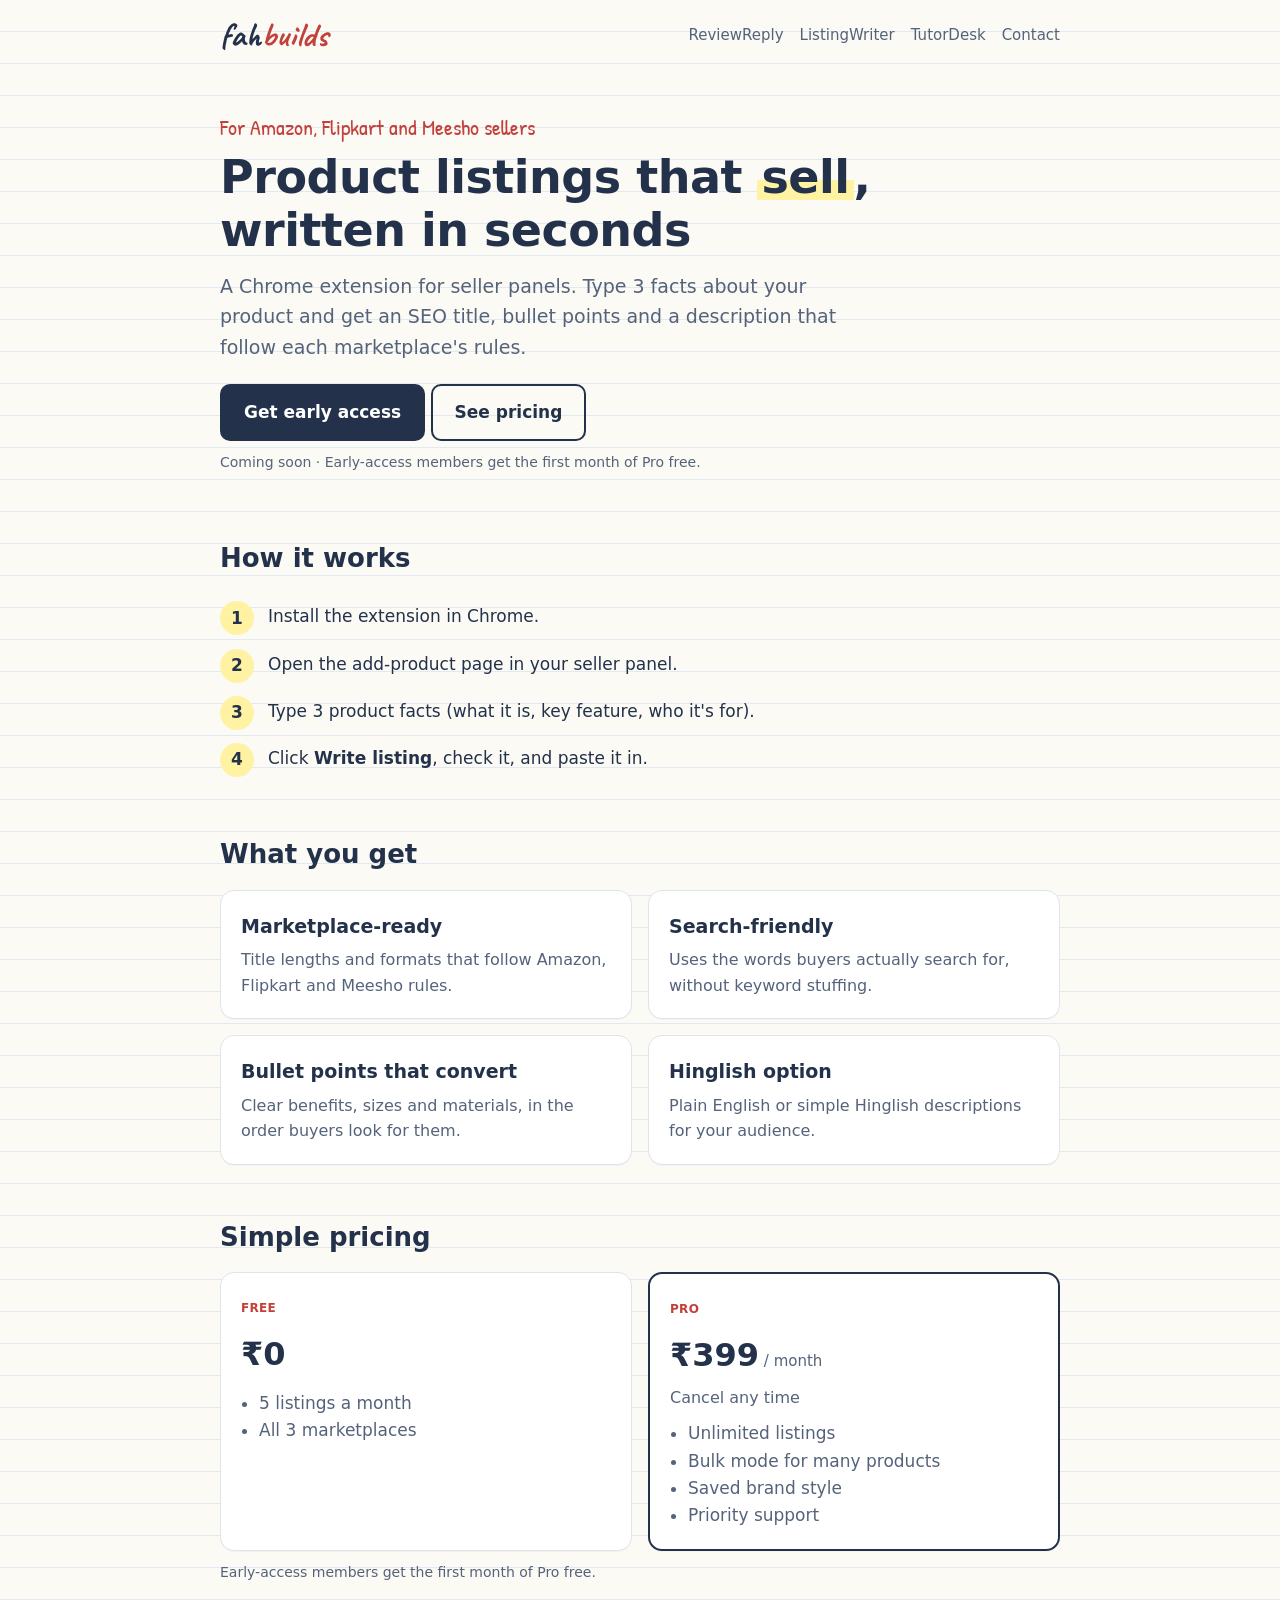
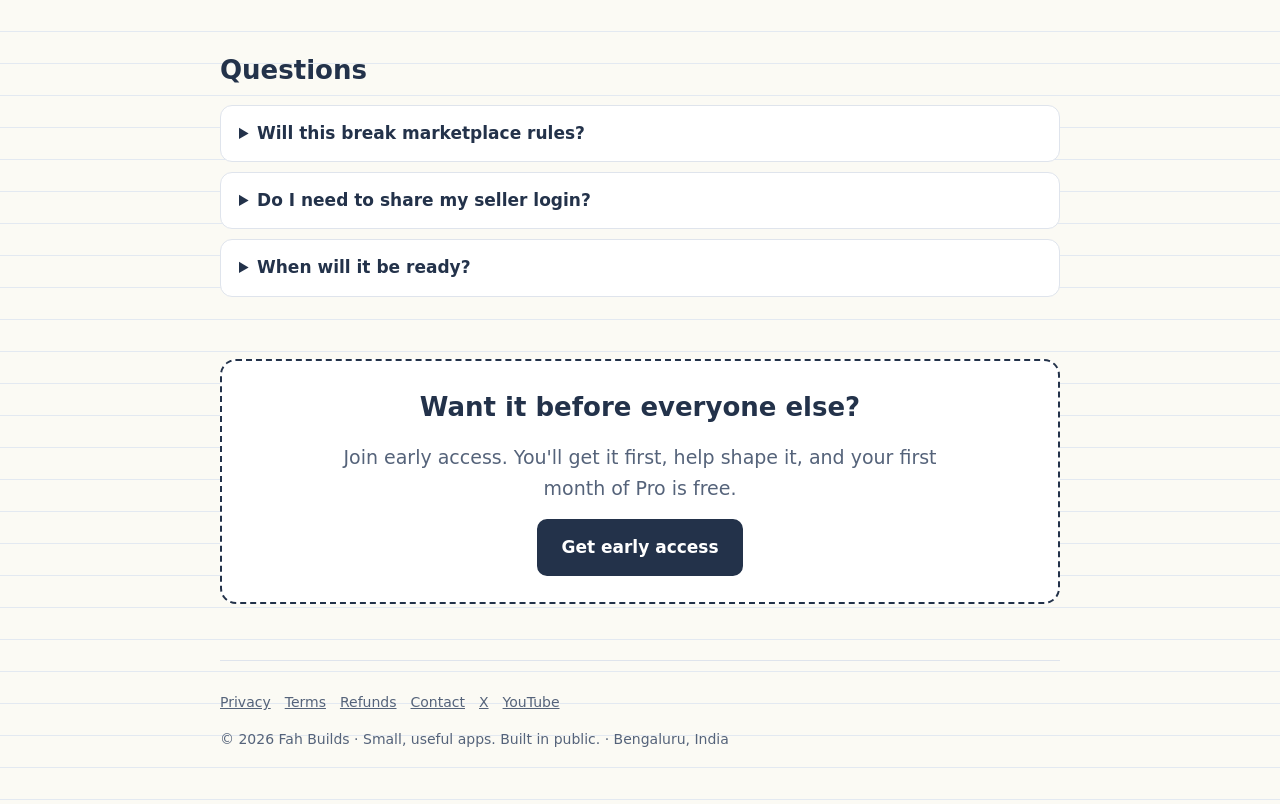
==== listingwriter/index.html @ 4bb7c643 "Create index.html for ListingWriter extension Added a new HTML file for the ListingWriter Chrome ext" ====
<!doctype html>
<html lang="en">
<head>
<meta charset="utf-8">
<meta name="viewport" content="width=device-width,initial-scale=1">
<title>ListingWriter · Chrome extension by Fah Builds</title>
<meta name="description" content="A Chrome extension for seller panels. Type 3 facts about your product and get an SEO title, bullet points and a description that follow each marketplace's rules.">
<meta property="og:title" content="ListingWriter · Chrome extension by Fah Builds">
<meta property="og:description" content="A Chrome extension for seller panels. Type 3 facts about your product and get an SEO title, bullet points and a description that follow each marketplace's rules.">
<link rel="icon" href="../assets/favicon.svg" type="image/svg+xml">
<link rel="preconnect" href="https://fonts.googleapis.com">
<link rel="preconnect" href="https://fonts.gstatic.com" crossorigin>
<link href="https://fonts.googleapis.com/css2?family=Caveat:wght@700&family=Patrick+Hand&display=swap" rel="stylesheet">
<link rel="stylesheet" href="../assets/style.css">
</head>
<body>
<div class="wrap">
<header class="top">
  <a class="brand" href="../">fah<span>builds</span></a>
  <nav><a href="../reviewreply/">ReviewReply</a><a href="../listingwriter/">ListingWriter</a><a href="../tutordesk/">TutorDesk</a><a href="../contact.html">Contact</a></nav>
</header>

<section class="hero">
  <p class="kicker">For Amazon, Flipkart and Meesho sellers</p>
  <h1>Product listings that <mark>sell</mark>, written in seconds</h1>
  <p class="lead">A Chrome extension for seller panels. Type 3 facts about your product and get an SEO title, bullet points and a description that follow each marketplace's rules.</p>
  <a class="btn" data-app="listingwriter" data-name="ListingWriter" href="#">Get early access</a> <a class="btn ghost" href="#pricing">See pricing</a>
  <p class="note">Coming soon · Early-access members get the first month of Pro free.</p>
</section>
<section>
  <h2>How it works</h2>
  <ol class="steps"><li>Install the extension in Chrome.</li><li>Open the add-product page in your seller panel.</li><li>Type 3 product facts (what it is, key feature, who it's for).</li><li>Click <b>Write listing</b>, check it, and paste it in.</li></ol>
</section>
<section>
  <h2>What you get</h2>
  <div class="grid"><div class="card"><h3>Marketplace-ready</h3><p>Title lengths and formats that follow Amazon, Flipkart and Meesho rules.</p></div><div class="card"><h3>Search-friendly</h3><p>Uses the words buyers actually search for, without keyword stuffing.</p></div><div class="card"><h3>Bullet points that convert</h3><p>Clear benefits, sizes and materials, in the order buyers look for them.</p></div><div class="card"><h3>Hinglish option</h3><p>Plain English or simple Hinglish descriptions for your audience.</p></div></div>
</section>
<section id="pricing">
  <h2>Simple pricing</h2>
  <div class="price">
    <div class="card"><span class="tag">Free</span><div class="amt">₹0</div><ul><li>5 listings a month</li><li>All 3 marketplaces</li></ul></div>
    <div class="card pro"><span class="tag">Pro</span><div class="amt">₹399<small> / month</small></div><p class="note">Cancel any time</p><ul><li>Unlimited listings</li><li>Bulk mode for many products</li><li>Saved brand style</li><li>Priority support</li></ul></div>
  </div>
  <p class="note">Early-access members get the first month of Pro free.</p>
</section>
<section>
  <h2>Questions</h2>
  <details><summary>Will this break marketplace rules?</summary><p>It's designed to follow each marketplace's listing guidelines, and you review every listing before saving it.</p></details><details><summary>Do I need to share my seller login?</summary><p>No. It runs inside your own logged-in Chrome and never asks for passwords.</p></details><details><summary>When will it be ready?</summary><p>It's next in the build queue. Join early access to get it first.</p></details>
</section>
<section>
  <div class="cta">
    <h2>Want it before everyone else?</h2>
    <p class="lead" style="margin:0 auto 16px">Join early access. You'll get it first, help shape it, and your first month of Pro is free.</p>
    <a class="btn" data-app="listingwriter" data-name="ListingWriter" href="#">Get early access</a>
  </div>
</section>

<footer>
  <div><a href="../privacy.html">Privacy</a><a href="../terms.html">Terms</a><a href="../refund.html">Refunds</a><a href="../contact.html">Contact</a><a href="https://x.com/fahbuilds">X</a><a href="https://www.youtube.com/@fahbuilds">YouTube</a></div>
  <p>© <span id="yr">2026</span> Fah Builds · Small, useful apps. Built in public. · Bengaluru, India</p>
</footer>
</div>
<script src="../assets/config.js"></script>
</body>
</html>
---- assets/style.css ----
:root{--paper:#fbfaf4;--line:#e3e9f1;--ink:#23324a;--muted:#55637a;--red:#c2413b;--hl:#fff3a3;--card:#ffffff;--border:#dfe4ec;--margin:#e4a3a3}
*{box-sizing:border-box}
html{-webkit-text-size-adjust:100%}
body{margin:0;background:var(--paper);color:var(--ink);font:17px/1.6 system-ui,-apple-system,"Segoe UI",Roboto,sans-serif;
 background-image:repeating-linear-gradient(to bottom,transparent 0,transparent 31px,var(--line) 31px,var(--line) 32px)}
a{color:var(--red)}
.wrap{max-width:880px;margin:0 auto;padding:0 20px}
header.top{padding:18px 0;display:flex;align-items:center;justify-content:space-between;gap:12px;flex-wrap:wrap}
.brand{font-family:Caveat,cursive;font-weight:700;font-size:34px;text-decoration:none;color:var(--ink);line-height:1}
.brand span{color:var(--red)}
nav a{color:var(--muted);text-decoration:none;margin-left:16px;font-size:15px}
nav a:hover{color:var(--ink)}
.hero{padding:40px 0 24px}
.kicker{font-family:"Patrick Hand",cursive;color:var(--red);font-size:22px;margin:0}
h1{font-size:clamp(30px,5vw,46px);line-height:1.15;margin:6px 0 14px;letter-spacing:-.5px}
h1 mark,h2 mark{background:linear-gradient(transparent 55%,var(--hl) 55%,var(--hl) 92%,transparent 92%);color:inherit;padding:0 4px}
.lead{font-size:19px;color:var(--muted);max-width:640px;margin:0 0 22px}
.btn{display:inline-block;background:var(--ink);color:#fff;text-decoration:none;padding:13px 22px;border-radius:10px;font-weight:600;border:2px solid var(--ink)}
.btn:hover{background:#111c2e}
.btn.ghost{background:transparent;color:var(--ink)}
.note{font-size:14px;color:var(--muted);margin-top:10px}
section{padding:26px 0}
h2{font-size:26px;margin:0 0 14px}
.grid{display:grid;grid-template-columns:repeat(auto-fit,minmax(300px,1fr));gap:16px}
.card{background:var(--card);border:1px solid var(--border);border-radius:14px;padding:20px;box-shadow:0 1px 0 rgba(0,0,0,.03)}
.card h3{margin:0 0 6px;font-size:19px}
.card p{margin:0;color:var(--muted);font-size:16px}
.tag{display:inline-block;font-size:12px;font-weight:600;letter-spacing:.3px;text-transform:uppercase;color:var(--red);margin-bottom:6px}
.steps{counter-reset:s;list-style:none;padding:0;margin:0}
.steps li{counter-increment:s;padding:10px 0 10px 48px;position:relative}
.steps li::before{content:counter(s);position:absolute;left:0;top:8px;width:34px;height:34px;border-radius:50%;background:var(--hl);font-weight:700;display:flex;align-items:center;justify-content:center}
.price{display:grid;grid-template-columns:repeat(auto-fit,minmax(240px,1fr));gap:16px}
.price .card{text-align:left}
.amt{font-size:32px;font-weight:700;margin:4px 0}
.amt small{font-size:15px;color:var(--muted);font-weight:400}
.price ul{padding-left:18px;margin:10px 0 0;color:var(--muted)}
.pro{border:2px solid var(--ink)}
details{background:var(--card);border:1px solid var(--border);border-radius:12px;padding:14px 18px;margin-bottom:10px}
summary{font-weight:600;cursor:pointer}
details p{margin:8px 0 0;color:var(--muted)}
.cta{background:var(--card);border:2px dashed var(--ink);border-radius:16px;padding:26px;text-align:center}
footer{padding:30px 0 40px;color:var(--muted);font-size:14px;border-top:1px solid var(--border);margin-top:30px}
footer a{color:var(--muted);margin-right:14px}
.legal h2{font-size:21px;margin-top:26px}
.legal p,.legal li{color:#33415a}
@media (max-width:560px){body{font-size:16px}nav a{margin:0 14px 0 0}.hero{padding-top:20px}}
.grid.three{grid-template-columns:repeat(auto-fit,minmax(230px,1fr))}
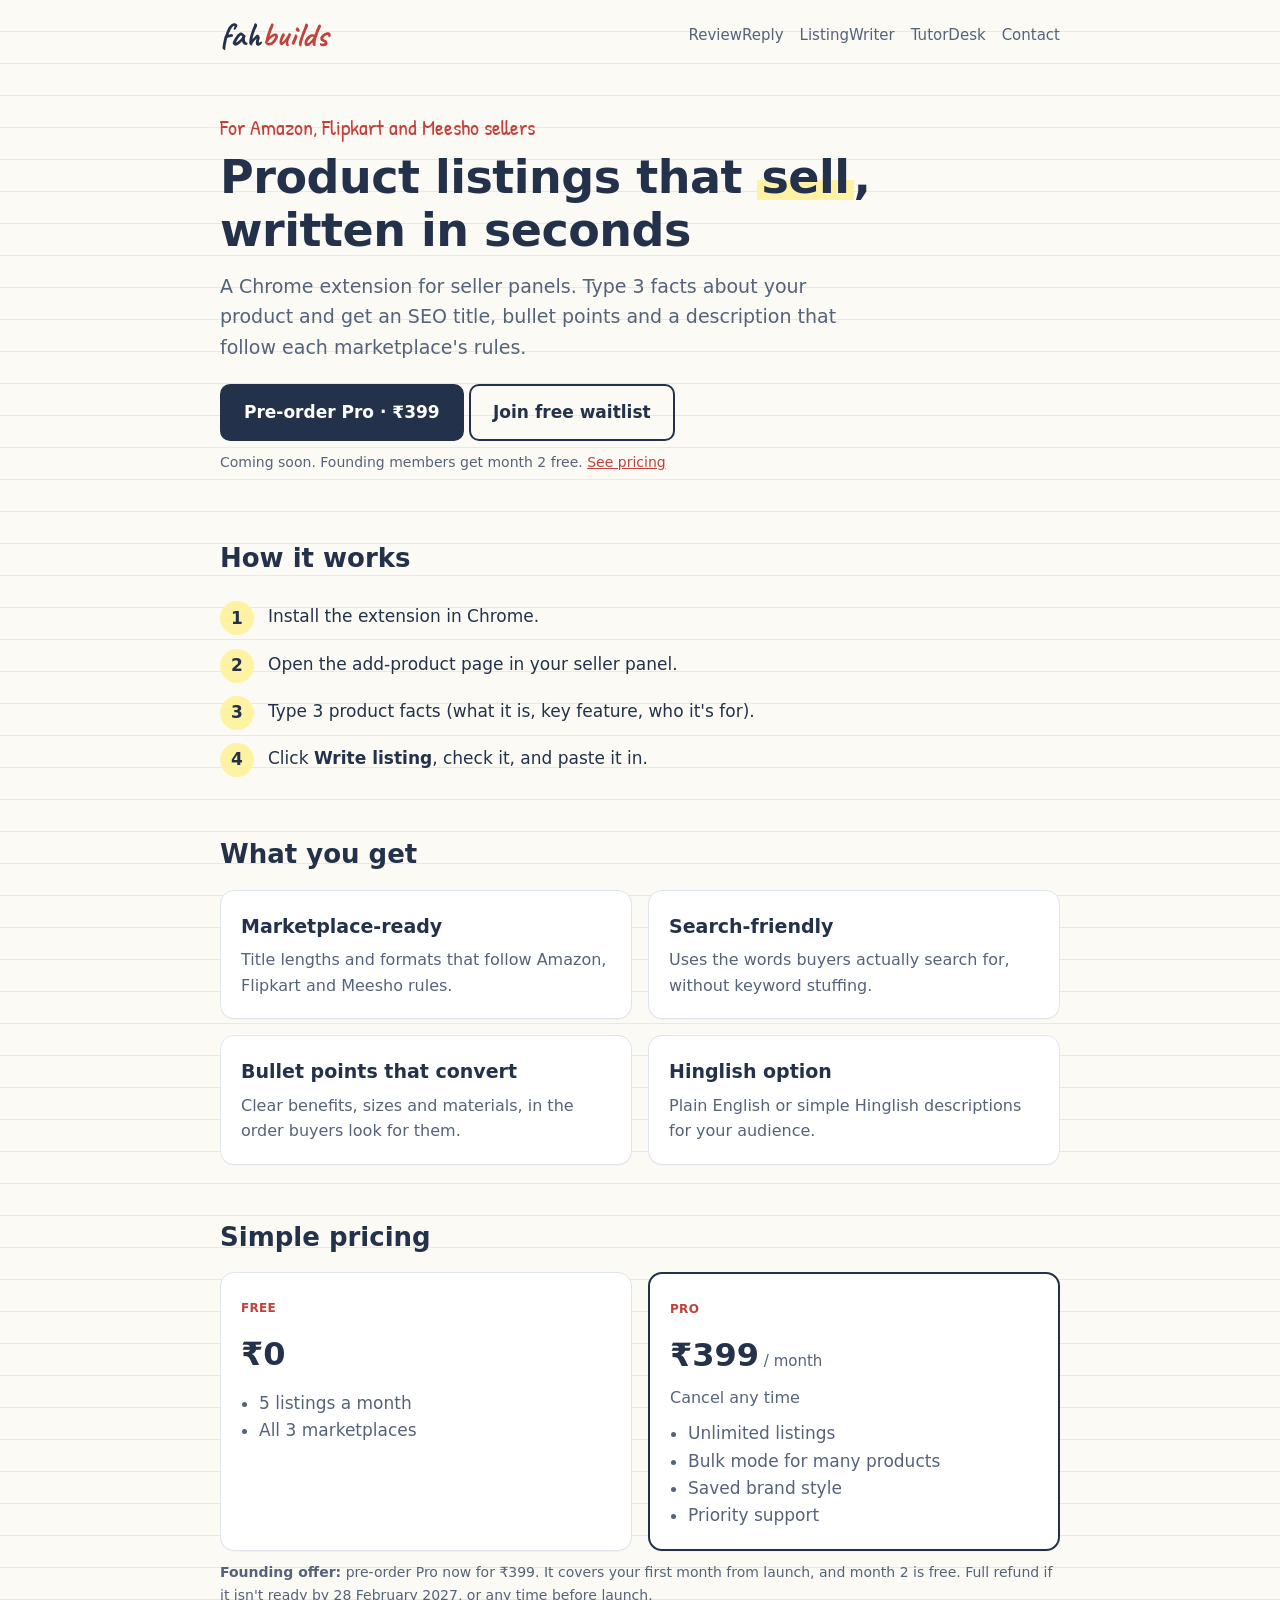
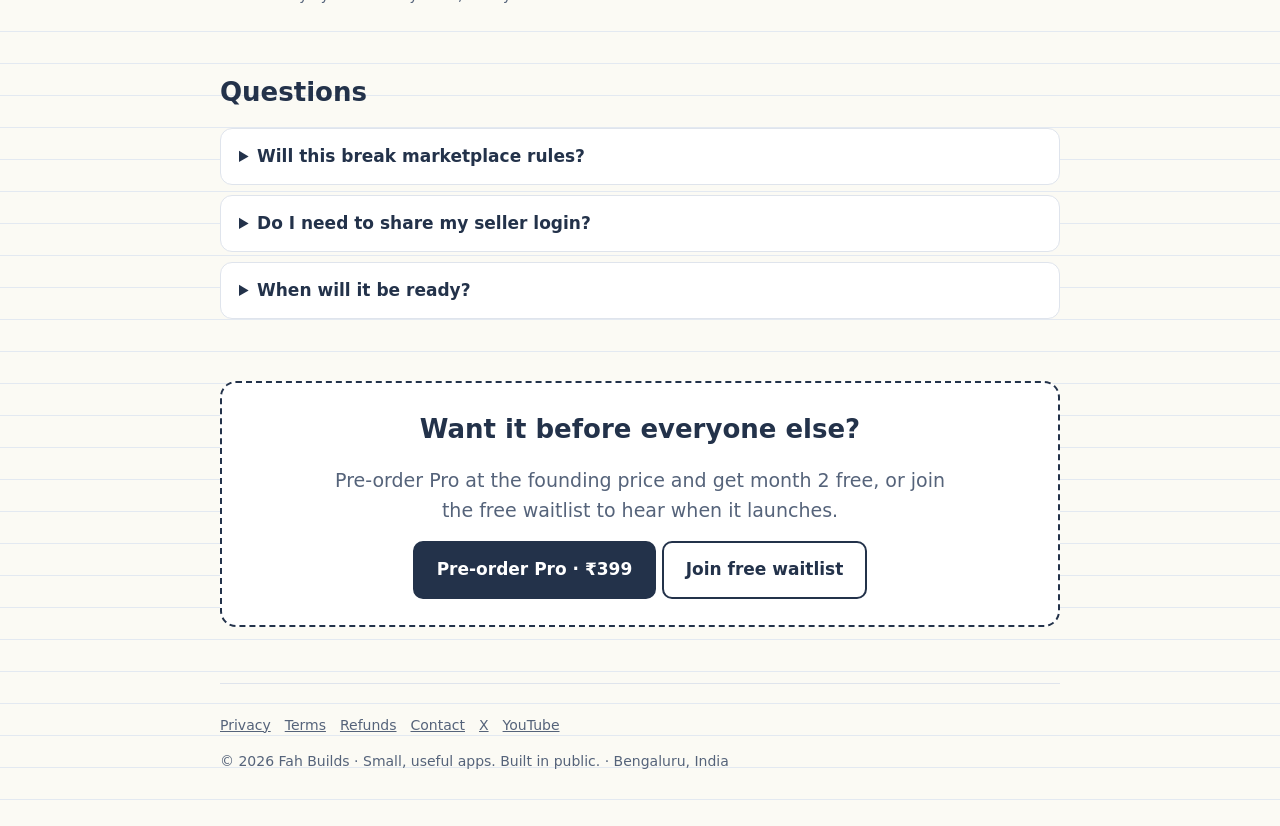
==== commit 89a733c7: "Update index.html" ====
--- a/listingwriter/index.html
+++ b/listingwriter/index.html
@@ -24,8 +24,8 @@
   <p class="kicker">For Amazon, Flipkart and Meesho sellers</p>
   <h1>Product listings that <mark>sell</mark>, written in seconds</h1>
   <p class="lead">A Chrome extension for seller panels. Type 3 facts about your product and get an SEO title, bullet points and a description that follow each marketplace's rules.</p>
-  <a class="btn" data-app="listingwriter" data-name="ListingWriter" href="#">Get early access</a> <a class="btn ghost" href="#pricing">See pricing</a>
-  <p class="note">Coming soon · Early-access members get the first month of Pro free.</p>
+  <a class="btn" data-pay="listingwriter" href="#">Pre-order Pro · ₹399</a> <a class="btn ghost" data-app="listingwriter" data-name="ListingWriter" href="#">Join free waitlist</a>
+  <p class="note">Coming soon. Founding members get month 2 free. <a href="#pricing">See pricing</a></p>
 </section>
 <section>
   <h2>How it works</h2>
@@ -41,17 +41,17 @@
     <div class="card"><span class="tag">Free</span><div class="amt">₹0</div><ul><li>5 listings a month</li><li>All 3 marketplaces</li></ul></div>
     <div class="card pro"><span class="tag">Pro</span><div class="amt">₹399<small> / month</small></div><p class="note">Cancel any time</p><ul><li>Unlimited listings</li><li>Bulk mode for many products</li><li>Saved brand style</li><li>Priority support</li></ul></div>
   </div>
-  <p class="note">Early-access members get the first month of Pro free.</p>
+  <p class="note"><b>Founding offer:</b> pre-order Pro now for ₹399. It covers your first month from launch, and month 2 is free. Full refund if it isn't ready by 28 February 2027, or any time before launch.</p>
 </section>
 <section>
   <h2>Questions</h2>
-  <details><summary>Will this break marketplace rules?</summary><p>It's designed to follow each marketplace's listing guidelines, and you review every listing before saving it.</p></details><details><summary>Do I need to share my seller login?</summary><p>No. It runs inside your own logged-in Chrome and never asks for passwords.</p></details><details><summary>When will it be ready?</summary><p>It's next in the build queue. Join early access to get it first.</p></details>
+  <details><summary>Will this break marketplace rules?</summary><p>It's designed to follow each marketplace's listing guidelines, and you review every listing before saving it.</p></details><details><summary>Do I need to share my seller login?</summary><p>No. It runs inside your own logged-in Chrome and never asks for passwords.</p></details><details><summary>When will it be ready?</summary><p>It's next in the build queue. Pre-order or join the waitlist to get it first.</p></details>
 </section>
 <section>
   <div class="cta">
     <h2>Want it before everyone else?</h2>
-    <p class="lead" style="margin:0 auto 16px">Join early access. You'll get it first, help shape it, and your first month of Pro is free.</p>
-    <a class="btn" data-app="listingwriter" data-name="ListingWriter" href="#">Get early access</a>
+    <p class="lead" style="margin:0 auto 16px">Pre-order Pro at the founding price and get month 2 free, or join the free waitlist to hear when it launches.</p>
+    <a class="btn" data-pay="listingwriter" href="#">Pre-order Pro · ₹399</a> <a class="btn ghost" data-app="listingwriter" data-name="ListingWriter" href="#">Join free waitlist</a>
   </div>
 </section>
 
